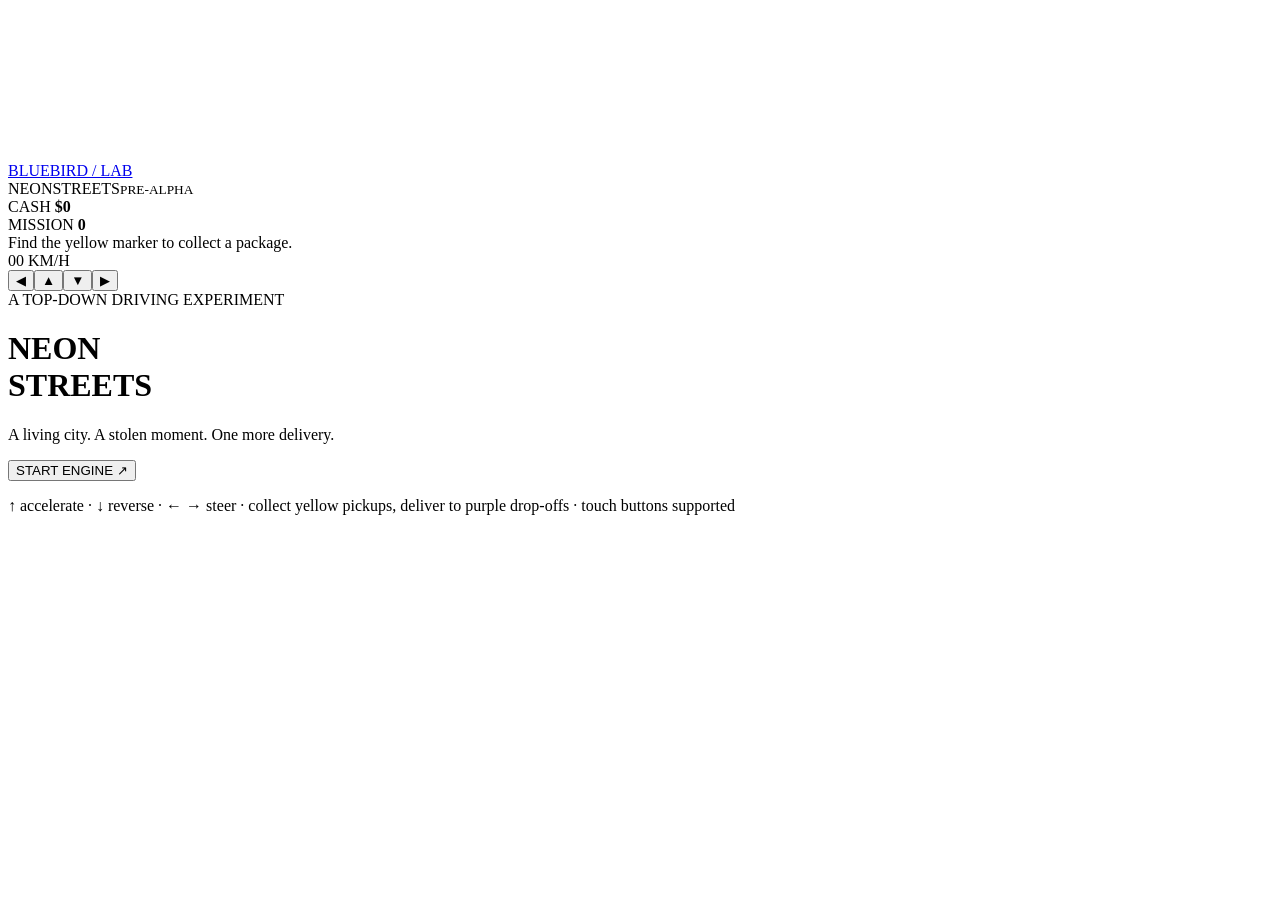
==== experiments/neon-streets/index.html @ 7575723b "experiment: scaffold experiments/neon-streets/index.html" ====
<!DOCTYPE html>
<html lang="en"><head><meta charset="UTF-8"><meta name="viewport" content="width=device-width,initial-scale=1,viewport-fit=cover"><meta name="theme-color" content="#110b22"><title>Neon Streets — Bluebird Studio</title><link rel="stylesheet" href="./style.css"></head>
<body><div id="shell"><canvas id="canvas" aria-label="Neon Streets driving game"></canvas><header><a href="../../">BLUEBIRD / LAB</a><div class="brand">NEON<span>STREETS</span><small>PRE-ALPHA</small></div><div class="score">CASH <b id="cash">$0</b><br>MISSION <b id="missions">0</b></div></header><div id="mission">Find the yellow marker to collect a package.</div><div id="speed">00 <span>KM/H</span></div><div id="controls"><button data-key="ArrowLeft">◀</button><button data-key="ArrowUp">▲</button><button data-key="ArrowDown">▼</button><button data-key="ArrowRight">▶</button></div><div id="start"><div class="panel"><div class="eyebrow">A TOP-DOWN DRIVING EXPERIMENT</div><h1>NEON<br>STREETS</h1><p>A living city. A stolen moment. One more delivery.</p><button id="play">START ENGINE ↗</button><p class="help">↑ accelerate · ↓ reverse · ← → steer · collect yellow pickups, deliver to purple drop-offs · touch buttons supported</p></div></div></div><script src="./game.js" defer></script></body></html>
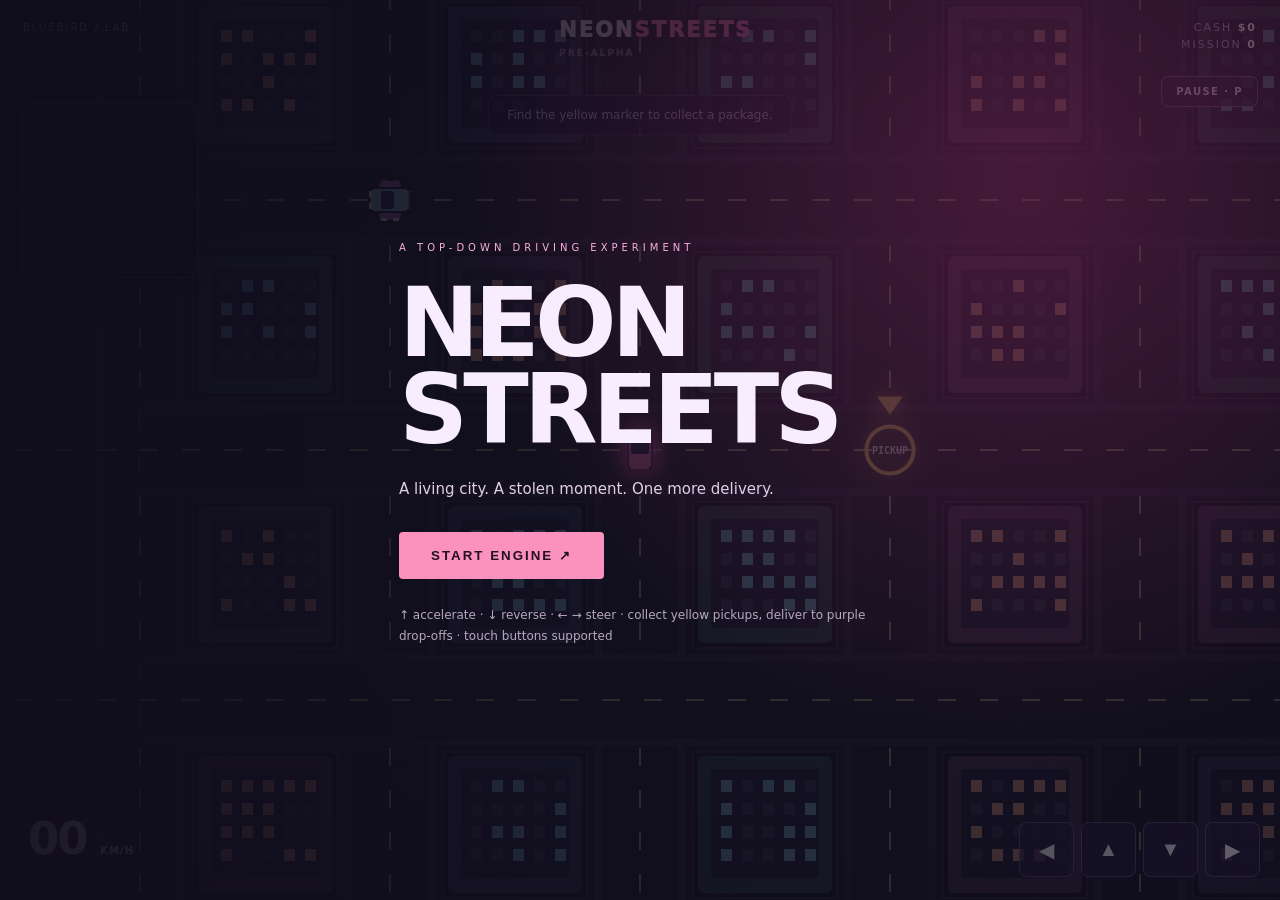
==== commit 2d9832ac: "feat(neon): wire mission HUD, pause controls and module bootstrap" ====
--- a/experiments/neon-streets/index.html
+++ b/experiments/neon-streets/index.html
@@ -1,3 +1,3 @@
 <!DOCTYPE html>
-<html lang="en"><head><meta charset="UTF-8"><meta name="viewport" content="width=device-width,initial-scale=1,viewport-fit=cover"><meta name="theme-color" content="#110b22"><title>Neon Streets — Bluebird Studio</title><link rel="stylesheet" href="./style.css"></head>
-<body><div id="shell"><canvas id="canvas" aria-label="Neon Streets driving game"></canvas><header><a href="../../">BLUEBIRD / LAB</a><div class="brand">NEON<span>STREETS</span><small>PRE-ALPHA</small></div><div class="score">CASH <b id="cash">$0</b><br>MISSION <b id="missions">0</b></div></header><div id="mission">Find the yellow marker to collect a package.</div><div id="speed">00 <span>KM/H</span></div><div id="controls"><button data-key="ArrowLeft">◀</button><button data-key="ArrowUp">▲</button><button data-key="ArrowDown">▼</button><button data-key="ArrowRight">▶</button></div><div id="start"><div class="panel"><div class="eyebrow">A TOP-DOWN DRIVING EXPERIMENT</div><h1>NEON<br>STREETS</h1><p>A living city. A stolen moment. One more delivery.</p><button id="play">START ENGINE ↗</button><p class="help">↑ accelerate · ↓ reverse · ← → steer · collect yellow pickups, deliver to purple drop-offs · touch buttons supported</p></div></div></div><script src="./game.js" defer></script></body></html>+<html lang="en"><head><meta charset="UTF-8"><meta name="viewport" content="width=device-width,initial-scale=1,viewport-fit=cover"><meta name="theme-color" content="#110b22"><title>Neon Streets — Bluebird Studio</title><link rel="stylesheet" href="./style.css"><link rel="stylesheet" href="./mission-ui.css"></head>
+<body><div id="shell"><canvas id="canvas" aria-label="Neon Streets driving game"></canvas><header><a href="../../">BLUEBIRD / LAB</a><div class="brand">NEON<span>STREETS</span><small>PRE-ALPHA</small></div><div class="score">CASH <b id="cash">$0</b><br>MISSION <b id="missions">0</b></div></header><div id="mission">Find the yellow marker to collect a package.</div><canvas id="minimap" width="176" height="176"></canvas><div id="mission-toast" role="status"></div><button id="pause-toggle">PAUSE · P</button><div id="speed">00 <span>KM/H</span></div><div id="controls"><button data-key="ArrowLeft">◀</button><button data-key="ArrowUp">▲</button><button data-key="ArrowDown">▼</button><button data-key="ArrowRight">▶</button></div><div id="pause-panel" class="hidden"><div class="pause-card"><h2>PAUSED</h2><p id="pause-stats"></p><button id="resume">RESUME</button><button id="restart-run">RESTART MISSION</button><button id="new-career">NEW CAREER</button></div></div><div id="start"><div class="panel"><div class="eyebrow">A TOP-DOWN DRIVING EXPERIMENT</div><h1>NEON<br>STREETS</h1><p>A living city. A stolen moment. One more delivery.</p><button id="play">START ENGINE ↗</button><p class="help">↑ accelerate · ↓ reverse · ← → steer · collect yellow pickups, deliver to purple drop-offs · touch buttons supported</p></div></div></div><script type="module" src="./game.js"></script></body></html>
--- a/experiments/neon-streets/style.css
+++ b/experiments/neon-streets/style.css
@@ -0,0 +1,2 @@
+*{box-sizing:border-box}html,body,#shell{margin:0;width:100%;height:100%;overflow:hidden}body{background:#100d1d;color:#f8ecff;font:15px/1.5 system-ui,sans-serif}canvas{display:block;width:100%;height:100%;touch-action:none}header{position:absolute;z-index:4;left:23px;right:23px;top:20px;display:flex;justify-content:space-between;align-items:flex-start;text-shadow:0 2px 12px #000c}a{text-decoration:none;color:#facaff;font-size:10px;letter-spacing:2px}.brand{font-size:21px;font-weight:950;letter-spacing:2px;line-height:1}.brand span{color:#fe81bb}.brand small{font-size:9px;letter-spacing:2px;opacity:.5;display:block;margin-top:8px}.score{text-align:right;font-size:11px;letter-spacing:2px;color:#bda9cf}.score b{color:#fff}#mission{position:absolute;z-index:4;top:95px;left:50%;transform:translateX(-50%);padding:10px 18px;border-radius:7px;background:#150f28de;border:1px solid #a87cb950;max-width:95%;text-align:center;font-size:12px}#speed{position:absolute;z-index:4;bottom:28px;left:28px;font-size:45px;font-weight:900;letter-spacing:-2px;font-variant-numeric:tabular-nums;text-shadow:0 0 25px #f36ac880}#speed span{font-size:10px;letter-spacing:1px}#controls{position:absolute;z-index:4;bottom:23px;right:20px;display:flex;gap:7px}#controls button{width:55px;height:55px;border-radius:8px;color:#fff;border:1px solid #9f82bb77;background:#231838b8;cursor:pointer;font-size:20px;touch-action:none}#controls button:active{background:#f365a0}#start{position:absolute;z-index:8;inset:0;display:grid;place-items:center;background:radial-gradient(circle at 80% 20%,#86275b72,transparent 45%),linear-gradient(90deg,#100d1df3,#100d1da8)}#start.hidden{display:none}.panel{width:min(530px,90vw);padding:24px}.eyebrow{color:#fbb0da;letter-spacing:4px;font-size:10px}.panel h1{font-size:clamp(60px,10vw,96px);letter-spacing:-5px;line-height:.9;margin:25px 0}.panel p{color:#e1cfe6}.panel #play{margin-top:16px;padding:16px 32px;border:0;border-radius:4px;background:#fb91bd;color:#241023;letter-spacing:2px;font-weight:900;cursor:pointer}.panel .help{font-size:12px;margin-top:26px;line-height:1.8;opacity:.8}@media(max-width:650px){header{left:12px;right:12px;top:12px}.brand{font-size:15px}header a{display:none}#mission{top:65px;font-size:11px}#speed{font-size:28px;bottom:80px;left:12px}#controls{bottom:13px;right:10px}#controls button{width:51px;height:50px}}
+/* Additional world systems are implemented in native modules. */
--- a/experiments/neon-streets/mission-ui.css
+++ b/experiments/neon-streets/mission-ui.css
@@ -0,0 +1,13 @@
+#minimap{position:absolute;z-index:4;top:102px;left:22px;width:176px;height:176px;border:1px solid #9f82bb88;border-radius:12px;box-shadow:0 6px 35px #05020f99;background:#0e1024;opacity:.94;pointer-events:none}
+#pause-toggle{position:absolute;z-index:5;top:76px;right:22px;background:#21152dcc;border:1px solid #b78fc47a;color:#f8ecff;padding:9px 14px;border-radius:7px;font:700 10px system-ui;letter-spacing:1.4px;cursor:pointer}
+#mission-toast{position:absolute;z-index:5;left:50%;top:149px;transform:translate(-50%,-12px);padding:10px 18px;border:1px solid #f1b6e477;border-radius:8px;background:#251533ef;color:#ffe7a6;font:700 12px system-ui;letter-spacing:.7px;opacity:0;transition:opacity .25s,transform .25s;pointer-events:none;white-space:nowrap;max-width:90vw;overflow:hidden;text-overflow:ellipsis}
+#mission-toast.visible{opacity:1;transform:translate(-50%,0)}
+#pause-panel{position:absolute;z-index:7;inset:0;background:#0c0817de;backdrop-filter:blur(9px);display:grid;place-items:center}
+#pause-panel.hidden{display:none}
+.pause-card{width:min(410px,90vw);background:linear-gradient(135deg,#2a1b3f,#171122);border:1px solid #e9a3da66;box-shadow:0 20px 90px #0009;padding:34px;border-radius:16px;text-align:center}
+.pause-card h2{font-size:clamp(42px,9vw,70px);letter-spacing:-3px;line-height:1;margin:17px 0;color:#f8dcf5}
+.pause-card p{font-size:13px;color:#d5bbd9;margin-bottom:20px}
+.pause-card button{display:block;width:100%;padding:13px 15px;margin:9px 0;background:#392447;color:#f6e8fb;border:1px solid #9c79b08a;border-radius:7px;cursor:pointer;font:700 12px system-ui;letter-spacing:1px}
+.pause-card button:first-of-type{background:#fb91bd;color:#241023;border-color:#fb91bd}
+.pause-card #new-career{background:#281526;border-color:#934a75}
+@media(max-width:650px){#minimap{top:115px;left:10px;width:112px;height:112px;border-radius:7px}#pause-toggle{top:60px;right:10px;padding:7px 9px;font-size:9px}#mission-toast{top:115px;font-size:10px;padding:8px 10px;max-width:70vw;left:65%}#mission{padding:7px 10px;max-width:80%;left:45%}#controls{z-index:6}}
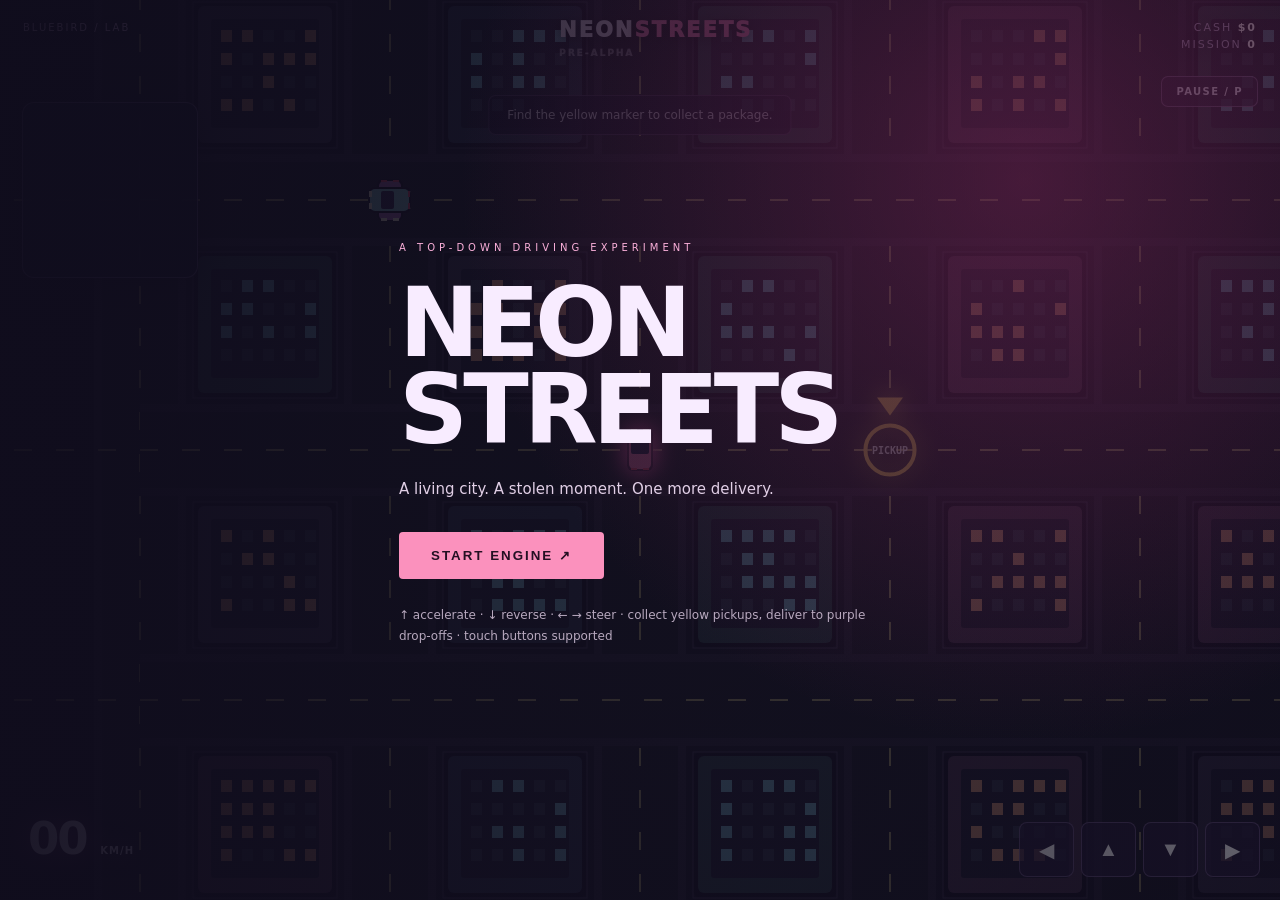
==== commit 982b1e11: "fix(neon): improve pause button label" ====
--- a/experiments/neon-streets/index.html
+++ b/experiments/neon-streets/index.html
@@ -1,3 +1,3 @@
 <!DOCTYPE html>
 <html lang="en"><head><meta charset="UTF-8"><meta name="viewport" content="width=device-width,initial-scale=1,viewport-fit=cover"><meta name="theme-color" content="#110b22"><title>Neon Streets — Bluebird Studio</title><link rel="stylesheet" href="./style.css"><link rel="stylesheet" href="./mission-ui.css"></head>
-<body><div id="shell"><canvas id="canvas" aria-label="Neon Streets driving game"></canvas><header><a href="../../">BLUEBIRD / LAB</a><div class="brand">NEON<span>STREETS</span><small>PRE-ALPHA</small></div><div class="score">CASH <b id="cash">$0</b><br>MISSION <b id="missions">0</b></div></header><div id="mission">Find the yellow marker to collect a package.</div><canvas id="minimap" width="176" height="176"></canvas><div id="mission-toast" role="status"></div><button id="pause-toggle">PAUSE · P</button><div id="speed">00 <span>KM/H</span></div><div id="controls"><button data-key="ArrowLeft">◀</button><button data-key="ArrowUp">▲</button><button data-key="ArrowDown">▼</button><button data-key="ArrowRight">▶</button></div><div id="pause-panel" class="hidden"><div class="pause-card"><h2>PAUSED</h2><p id="pause-stats"></p><button id="resume">RESUME</button><button id="restart-run">RESTART MISSION</button><button id="new-career">NEW CAREER</button></div></div><div id="start"><div class="panel"><div class="eyebrow">A TOP-DOWN DRIVING EXPERIMENT</div><h1>NEON<br>STREETS</h1><p>A living city. A stolen moment. One more delivery.</p><button id="play">START ENGINE ↗</button><p class="help">↑ accelerate · ↓ reverse · ← → steer · collect yellow pickups, deliver to purple drop-offs · touch buttons supported</p></div></div></div><script type="module" src="./game.js"></script></body></html>+<body><div id="shell"><canvas id="canvas" aria-label="Neon Streets driving game"></canvas><header><a href="../../">BLUEBIRD / LAB</a><div class="brand">NEON<span>STREETS</span><small>PRE-ALPHA</small></div><div class="score">CASH <b id="cash">$0</b><br>MISSION <b id="missions">0</b></div></header><div id="mission">Find the yellow marker to collect a package.</div><canvas id="minimap" width="176" height="176"></canvas><div id="mission-toast" role="status"></div><button id="pause-toggle">PAUSE / P</button><div id="speed">00 <span>KM/H</span></div><div id="controls"><button data-key="ArrowLeft">◀</button><button data-key="ArrowUp">▲</button><button data-key="ArrowDown">▼</button><button data-key="ArrowRight">▶</button></div><div id="pause-panel" class="hidden"><div class="pause-card"><h2>PAUSED</h2><p id="pause-stats"></p><button id="resume">RESUME</button><button id="restart-run">RESTART MISSION</button><button id="new-career">NEW CAREER</button></div></div><div id="start"><div class="panel"><div class="eyebrow">A TOP-DOWN DRIVING EXPERIMENT</div><h1>NEON<br>STREETS</h1><p>A living city. A stolen moment. One more delivery.</p><button id="play">START ENGINE ↗</button><p class="help">↑ accelerate · ↓ reverse · ← → steer · collect yellow pickups, deliver to purple drop-offs · touch buttons supported</p></div></div></div><script type="module" src="./game.js"></script></body></html>
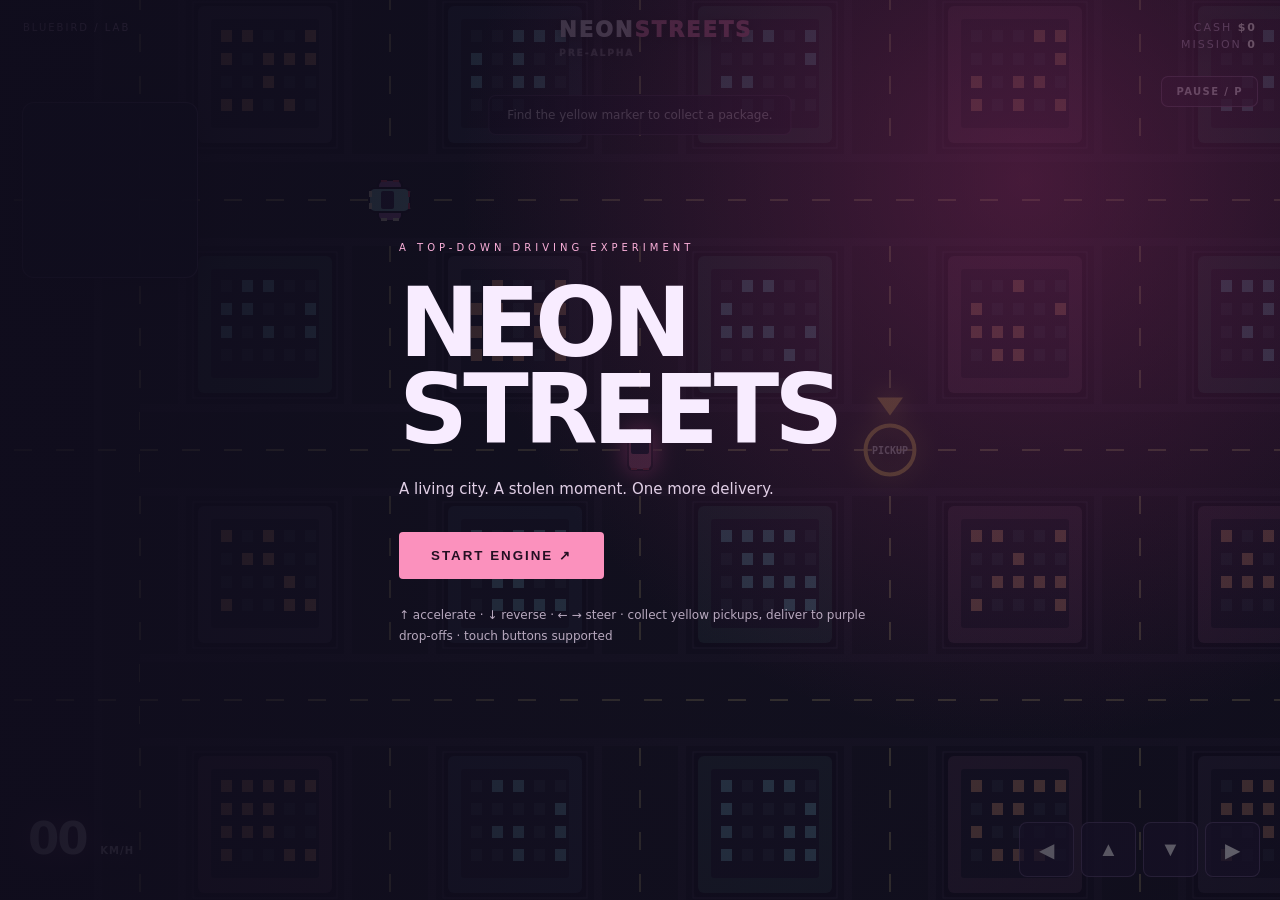
==== commit 355bc2a5: "feat(neon): attach pause controller" ====
--- a/experiments/neon-streets/index.html
+++ b/experiments/neon-streets/index.html
@@ -1,3 +1,3 @@
 <!DOCTYPE html>
 <html lang="en"><head><meta charset="UTF-8"><meta name="viewport" content="width=device-width,initial-scale=1,viewport-fit=cover"><meta name="theme-color" content="#110b22"><title>Neon Streets — Bluebird Studio</title><link rel="stylesheet" href="./style.css"><link rel="stylesheet" href="./mission-ui.css"></head>
-<body><div id="shell"><canvas id="canvas" aria-label="Neon Streets driving game"></canvas><header><a href="../../">BLUEBIRD / LAB</a><div class="brand">NEON<span>STREETS</span><small>PRE-ALPHA</small></div><div class="score">CASH <b id="cash">$0</b><br>MISSION <b id="missions">0</b></div></header><div id="mission">Find the yellow marker to collect a package.</div><canvas id="minimap" width="176" height="176"></canvas><div id="mission-toast" role="status"></div><button id="pause-toggle">PAUSE / P</button><div id="speed">00 <span>KM/H</span></div><div id="controls"><button data-key="ArrowLeft">◀</button><button data-key="ArrowUp">▲</button><button data-key="ArrowDown">▼</button><button data-key="ArrowRight">▶</button></div><div id="pause-panel" class="hidden"><div class="pause-card"><h2>PAUSED</h2><p id="pause-stats"></p><button id="resume">RESUME</button><button id="restart-run">RESTART MISSION</button><button id="new-career">NEW CAREER</button></div></div><div id="start"><div class="panel"><div class="eyebrow">A TOP-DOWN DRIVING EXPERIMENT</div><h1>NEON<br>STREETS</h1><p>A living city. A stolen moment. One more delivery.</p><button id="play">START ENGINE ↗</button><p class="help">↑ accelerate · ↓ reverse · ← → steer · collect yellow pickups, deliver to purple drop-offs · touch buttons supported</p></div></div></div><script type="module" src="./game.js"></script></body></html>+<body><div id="shell"><canvas id="canvas" aria-label="Neon Streets driving game"></canvas><header><a href="../../">BLUEBIRD / LAB</a><div class="brand">NEON<span>STREETS</span><small>PRE-ALPHA</small></div><div class="score">CASH <b id="cash">$0</b><br>MISSION <b id="missions">0</b></div></header><div id="mission">Find the yellow marker to collect a package.</div><canvas id="minimap" width="176" height="176"></canvas><div id="mission-toast" role="status"></div><button id="pause-toggle">PAUSE / P</button><div id="speed">00 <span>KM/H</span></div><div id="controls"><button data-key="ArrowLeft">◀</button><button data-key="ArrowUp">▲</button><button data-key="ArrowDown">▼</button><button data-key="ArrowRight">▶</button></div><div id="pause-panel" class="hidden"><div class="pause-card"><h2>PAUSED</h2><p id="pause-stats"></p><button id="resume">RESUME</button><button id="restart-run">RESTART MISSION</button><button id="new-career">NEW CAREER</button></div></div><div id="start"><div class="panel"><div class="eyebrow">A TOP-DOWN DRIVING EXPERIMENT</div><h1>NEON<br>STREETS</h1><p>A living city. A stolen moment. One more delivery.</p><button id="play">START ENGINE ↗</button><p class="help">↑ accelerate · ↓ reverse · ← → steer · collect yellow pickups, deliver to purple drop-offs · touch buttons supported</p></div></div></div><script type="module" src="./game.js"></script><script type="module" src="./mission-controls.mjs"></script></body></html>
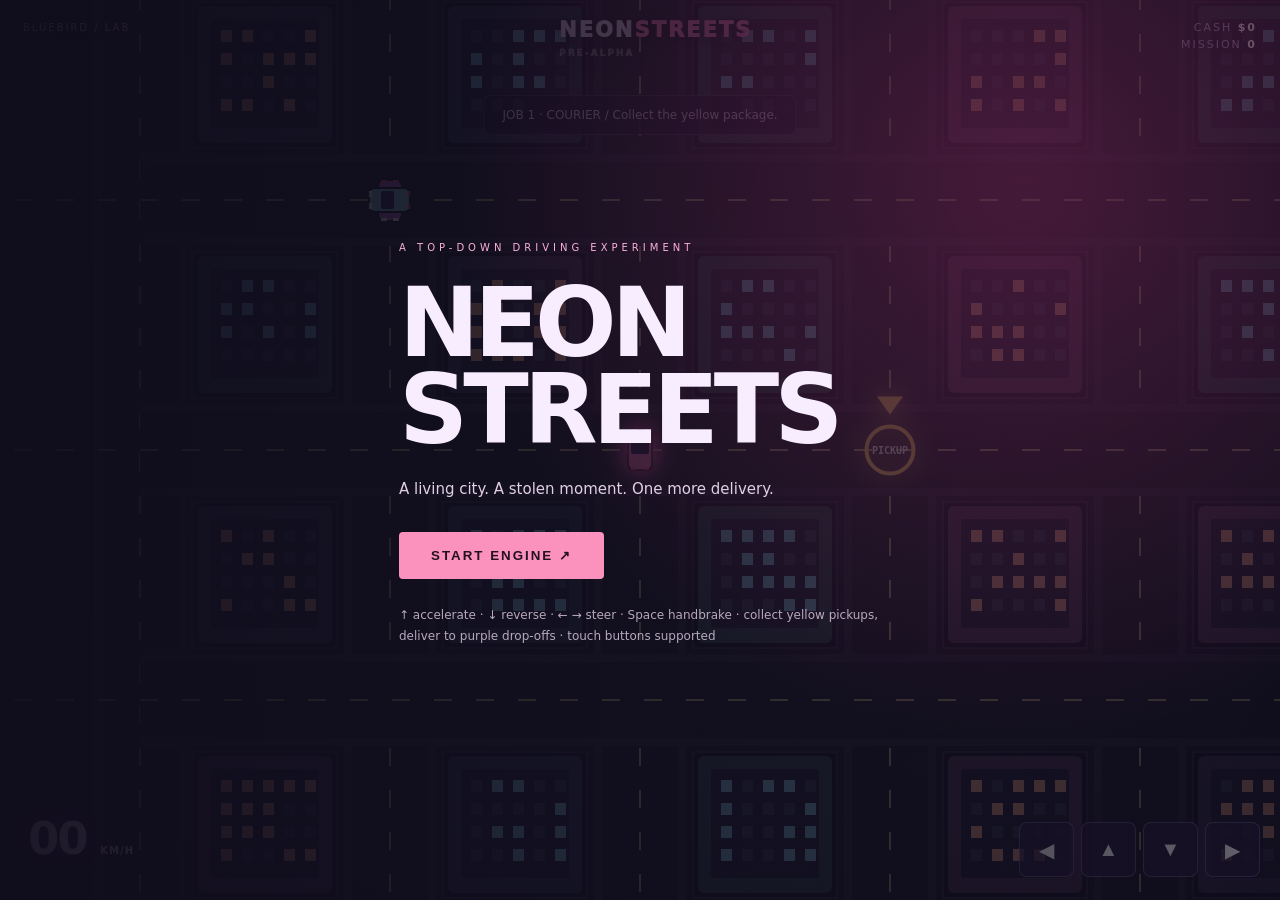
==== commit 36886960: "fix(neon): load integrated game as native ES module" ====
--- a/experiments/neon-streets/index.html
+++ b/experiments/neon-streets/index.html
@@ -1,3 +1,3 @@
 <!DOCTYPE html>
-<html lang="en"><head><meta charset="UTF-8"><meta name="viewport" content="width=device-width,initial-scale=1,viewport-fit=cover"><meta name="theme-color" content="#110b22"><title>Neon Streets — Bluebird Studio</title><link rel="stylesheet" href="./style.css"><link rel="stylesheet" href="./mission-ui.css"></head>
-<body><div id="shell"><canvas id="canvas" aria-label="Neon Streets driving game"></canvas><header><a href="../../">BLUEBIRD / LAB</a><div class="brand">NEON<span>STREETS</span><small>PRE-ALPHA</small></div><div class="score">CASH <b id="cash">$0</b><br>MISSION <b id="missions">0</b></div></header><div id="mission">Find the yellow marker to collect a package.</div><canvas id="minimap" width="176" height="176"></canvas><div id="mission-toast" role="status"></div><button id="pause-toggle">PAUSE / P</button><div id="speed">00 <span>KM/H</span></div><div id="controls"><button data-key="ArrowLeft">◀</button><button data-key="ArrowUp">▲</button><button data-key="ArrowDown">▼</button><button data-key="ArrowRight">▶</button></div><div id="pause-panel" class="hidden"><div class="pause-card"><h2>PAUSED</h2><p id="pause-stats"></p><button id="resume">RESUME</button><button id="restart-run">RESTART MISSION</button><button id="new-career">NEW CAREER</button></div></div><div id="start"><div class="panel"><div class="eyebrow">A TOP-DOWN DRIVING EXPERIMENT</div><h1>NEON<br>STREETS</h1><p>A living city. A stolen moment. One more delivery.</p><button id="play">START ENGINE ↗</button><p class="help">↑ accelerate · ↓ reverse · ← → steer · collect yellow pickups, deliver to purple drop-offs · touch buttons supported</p></div></div></div><script type="module" src="./game.js"></script><script type="module" src="./mission-controls.mjs"></script></body></html>+<html lang="en"><head><meta charset="UTF-8"><meta name="viewport" content="width=device-width,initial-scale=1,viewport-fit=cover"><meta name="theme-color" content="#110b22"><title>Neon Streets — Bluebird Studio</title><link rel="stylesheet" href="./style.css"></head>
+<body><div id="shell"><canvas id="canvas" aria-label="Neon Streets driving game"></canvas><header><a href="../../">BLUEBIRD / LAB</a><div class="brand">NEON<span>STREETS</span><small>PRE-ALPHA</small></div><div class="score">CASH <b id="cash">$0</b><br>MISSION <b id="missions">0</b></div></header><div id="mission">Find the yellow marker to collect a package.</div><div id="speed">00 <span>KM/H</span></div><div id="controls"><button data-key="ArrowLeft">◀</button><button data-key="ArrowUp">▲</button><button data-key="ArrowDown">▼</button><button data-key="ArrowRight">▶</button></div><div id="start"><div class="panel"><div class="eyebrow">A TOP-DOWN DRIVING EXPERIMENT</div><h1>NEON<br>STREETS</h1><p>A living city. A stolen moment. One more delivery.</p><button id="play">START ENGINE ↗</button><p class="help">↑ accelerate · ↓ reverse · ← → steer · Space handbrake · collect yellow pickups, deliver to purple drop-offs · touch buttons supported</p></div></div></div><script type="module" src="./game.js"></script></body></html>
